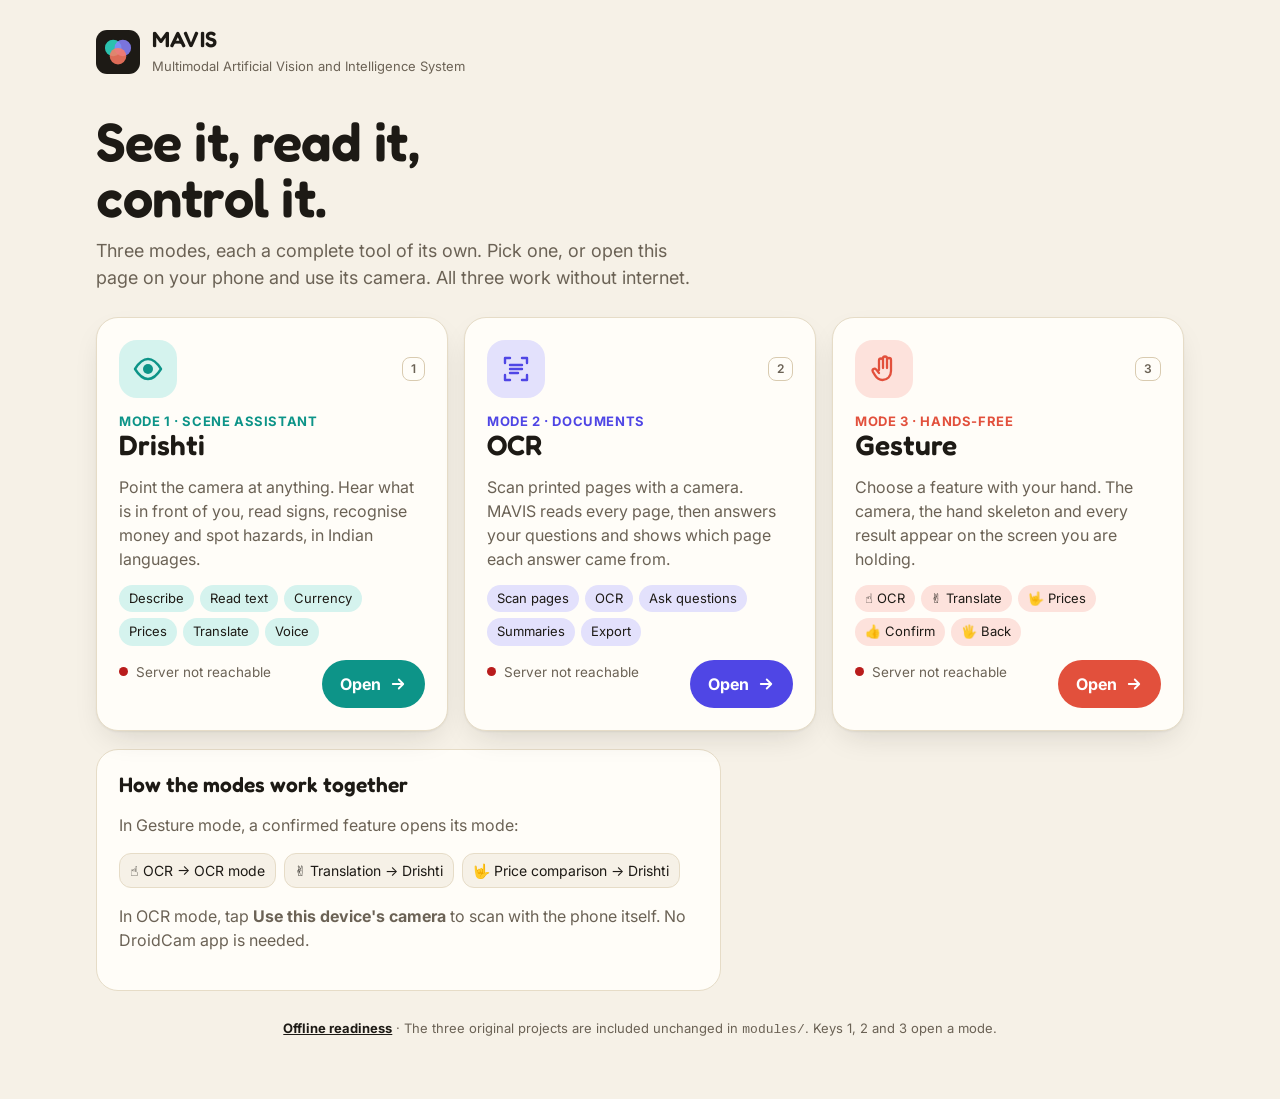
==== hub/static/index.html @ 64b1e64e "MAVIS: Drishti, MAVIS OCR and Gesture control in one app Integrates three projects as three modes be" ====
<!doctype html>
<html lang="en">
<head>
<meta charset="utf-8">
<meta name="viewport" content="width=device-width, initial-scale=1, viewport-fit=cover">
<title>MAVIS</title>
<meta name="theme-color" content="#F6F1E7">
<link rel="icon" href="data:image/svg+xml,%3Csvg xmlns='http://www.w3.org/2000/svg' viewBox='0 0 64 64'%3E%3Crect width='64' height='64' rx='16' fill='%231D1A15'/%3E%3Ccircle cx='25' cy='26' r='12' fill='%232DD4BF' fill-opacity='.9'/%3E%3Ccircle cx='39' cy='26' r='12' fill='%238B85FF' fill-opacity='.85'/%3E%3Ccircle cx='32' cy='38' r='12' fill='%23FF7A63' fill-opacity='.85'/%3E%3C/svg%3E">
<link rel="preconnect" href="https://fonts.googleapis.com"><link rel="preconnect" href="https://fonts.gstatic.com" crossorigin>
<link href="https://fonts.googleapis.com/css2?family=Fredoka:wght@500;600&family=Inter:wght@400;500;700&display=swap" rel="stylesheet">
<link rel="stylesheet" href="/hub/static/hub.css">
</head>
<body>
<div class="wrap">
  <header class="brand">
    <svg viewBox="0 0 64 64" aria-hidden="true"><rect width="64" height="64" rx="16" fill="#1D1A15"/><circle cx="25" cy="26" r="12" fill="#2DD4BF" fill-opacity=".9"/><circle cx="39" cy="26" r="12" fill="#8B85FF" fill-opacity=".85"/><circle cx="32" cy="38" r="12" fill="#FF7A63" fill-opacity=".85"/></svg>
    <div><b>MAVIS</b><small>Multimodal Artificial Vision and Intelligence System</small></div>
  </header>

  <section class="hero">
    <h1>See it, read it, control it.</h1>
    <p>Three modes, each a complete tool of its own. Pick one, or open this page on your phone and use its camera. All three work without internet.</p>
  </section>

  <nav class="modes" aria-label="Modes">
    <a class="mode drishti" href="/drishti/" data-key="1">
      <div class="mode-top">
        <span class="mode-icon"><svg viewBox="0 0 32 32" aria-hidden="true"><path d="M3 16c4-6.5 8.2-10 13-10s9 3.5 13 10c-4 6.5-8.2 10-13 10S7 22.5 3 16z" fill="none" stroke="currentColor" stroke-width="2.4" stroke-linejoin="round"/><circle cx="16" cy="16" r="5" fill="currentColor"/></svg></span>
        <span class="key" aria-hidden="true">1</span>
      </div>
      <div><div class="tag">Mode 1 · Scene assistant</div><h2>Drishti</h2></div>
      <p>Point the camera at anything. Hear what is in front of you, read signs, recognise money and spot hazards, in Indian languages.</p>
      <ul class="chips"><li>Describe</li><li>Read text</li><li>Currency</li><li>Prices</li><li>Translate</li><li>Voice</li></ul>
      <div class="mode-foot"><span class="status-stack"><span class="status" id="st-drishti"><span class="dot"></span>Checking…</span><span class="status off" id="off-drishti"></span></span><span class="go">Open<svg viewBox="0 0 24 24" aria-hidden="true"><path d="M5 12h13M13 6l6 6-6 6" fill="none" stroke="currentColor" stroke-width="2.4" stroke-linecap="round" stroke-linejoin="round"/></svg></span></div>
    </a>

    <a class="mode mavis" href="/mavis/" data-key="2">
      <div class="mode-top">
        <span class="mode-icon"><svg viewBox="0 0 32 32" aria-hidden="true"><path d="M5 10V5h5M27 10V5h-5M5 22v5h5M27 22v5h-5" fill="none" stroke="currentColor" stroke-width="2.4" stroke-linecap="round" stroke-linejoin="round"/><path d="M10 12h12M10 16h12M10 20h8" stroke="currentColor" stroke-width="2.4" stroke-linecap="round"/></svg></span>
        <span class="key" aria-hidden="true">2</span>
      </div>
      <div><div class="tag">Mode 2 · Documents</div><h2>OCR</h2></div>
      <p>Scan printed pages with a camera. MAVIS reads every page, then answers your questions and shows which page each answer came from.</p>
      <ul class="chips"><li>Scan pages</li><li>OCR</li><li>Ask questions</li><li>Summaries</li><li>Export</li></ul>
      <div class="mode-foot"><span class="status-stack"><span class="status" id="st-mavis"><span class="dot"></span>Checking…</span><span class="status off" id="off-mavis"></span></span><span class="go">Open<svg viewBox="0 0 24 24" aria-hidden="true"><path d="M5 12h13M13 6l6 6-6 6" fill="none" stroke="currentColor" stroke-width="2.4" stroke-linecap="round" stroke-linejoin="round"/></svg></span></div>
    </a>

    <a class="mode gesture" href="/gesture/" data-key="3">
      <div class="mode-top">
        <span class="mode-icon"><svg viewBox="0 0 32 32" aria-hidden="true"><path d="M11 17V7.5a2 2 0 014 0V15M15 14V5.5a2 2 0 014 0V15M19 14.5V7a2 2 0 014 0v11c0 5.5-3.6 9-8.5 9-3.4 0-5.6-1.6-7.4-4.6L4.8 18.6a2 2 0 013.3-2.2L11 20" fill="none" stroke="currentColor" stroke-width="2.3" stroke-linecap="round" stroke-linejoin="round"/></svg></span>
        <span class="key" aria-hidden="true">3</span>
      </div>
      <div><div class="tag">Mode 3 · Hands-free</div><h2>Gesture</h2></div>
      <p>Choose a feature with your hand. The camera, the hand skeleton and every result appear on the screen you are holding.</p>
      <ul class="chips"><li>☝️ OCR</li><li>✌️ Translate</li><li>🤟 Prices</li><li>👍 Confirm</li><li>🖐 Back</li></ul>
      <div class="mode-foot"><span class="status-stack"><span class="status" id="st-gesture"><span class="dot"></span>Checking…</span><span class="status off" id="off-gesture"></span></span><span class="go">Open<svg viewBox="0 0 24 24" aria-hidden="true"><path d="M5 12h13M13 6l6 6-6 6" fill="none" stroke="currentColor" stroke-width="2.4" stroke-linecap="round" stroke-linejoin="round"/></svg></span></div>
    </a>
  </nav>

  <div class="notes">
    <section class="panel" id="phonePanel" hidden>
      <h3>Use it on your phone</h3>
      <div class="phone">
        <img id="qr" alt="QR code with the link for your phone">
        <div>
          <ol>
            <li>Connect the phone to the <b>same Wi-Fi</b> as this computer.</li>
            <li>Scan the code with the phone's camera, or type the link.</li>
            <li>The first time, the browser warns about the connection. Tap <b>Advanced → Proceed</b>. The certificate was made on this computer, for this computer.</li>
          </ol>
          <span class="link" id="phoneLink"></span>
        </div>
      </div>
    </section>
    <section class="panel">
      <h3>How the modes work together</h3>
      <p>In Gesture mode, a confirmed feature opens its mode:</p>
      <div class="flow"><span>☝️ OCR → OCR mode</span><span>✌️ Translation → Drishti</span><span>🤟 Price comparison → Drishti</span></div>
      <p>In OCR mode, tap <b>Use this device's camera</b> to scan with the phone itself. No DroidCam app is needed.</p>
    </section>
  </div>

  <p class="foot"><a href="/offline/">Offline readiness</a> · The three original projects are included unchanged in <code>modules/</code>. Keys 1, 2 and 3 open a mode.</p>
</div>

<script>
'use strict';
const $ = (s) => document.querySelector(s);
function setStatus(id, level, text) {
  const el = $('#st-' + id);
  el.innerHTML = `<span class="dot ${level}"></span>`;
  el.append(document.createTextNode(text));
}
async function refresh() {
  let s;
  try { s = await (await fetch('/hub/status', { cache: 'no-store' })).json(); }
  catch (e) { ['drishti', 'mavis', 'gesture'].forEach((m) => setStatus(m, 'bad', 'Server not reachable')); return; }
  const d = s.modes.drishti, m = s.modes.mavis, g = s.modes.gesture;
  if (!d.ok) setStatus('drishti', 'bad', 'Drishti files missing');
  else setStatus('drishti', 'ok', d.groq ? 'Ready' : 'Ready · add your Groq key inside the app');
  if (!m.ok) setStatus('mavis', 'bad', 'Unavailable: ' + (m.error || 'see the terminal'));
  else {
    const r = m.reader || {}, l = m.llm || {};
    if (r.status === 'missing_key') setStatus('mavis', 'warn', 'Needs ' + (r.key_env || 'an OCR key') + ' to read pages');
    else if (r.status && r.status !== 'ok' && r.status !== 'checking') setStatus('mavis', 'warn', r.message || 'OCR not ready');
    else if (l.status && l.status !== 'ok' && l.status !== 'ready') setStatus('mavis', 'warn', 'Scanning ready · Q&A needs Ollama');
    else setStatus('mavis', 'ok', r.remote === false ? 'Ready · pages read on this computer' : 'Ready');
  }
  setStatus('gesture', g.ok ? 'ok' : 'bad', g.ok ? (s.secure ? 'Ready' : 'Open over HTTPS to use the camera') : 'Unavailable: ' + (g.error || ''));
  if (s.this_computer && s.phone_links && s.phone_links.length) {
    $('#phonePanel').hidden = false;
    $('#phoneLink').textContent = s.phone_links[0];
    if (!$('#qr').src) $('#qr').src = '/hub/qr.svg?i=0';
  }
}
async function refreshOffline() {
  let o; try { o = await (await fetch('/hub/offline/status', { cache: 'no-store' })).json(); } catch (e) { return; }
  const set = (m, ok, text) => { const el = $('#off-' + m); el.innerHTML = `<span class="dot ${ok ? 'ok' : 'warn'}"></span>`; el.append(document.createTextNode(text)); };
  set('drishti', o.drishti.ready, o.drishti.ready ? 'Offline: ready' : 'Offline: download models once');
  const mOk = o.mavis.local_ocr.ready && o.mavis.llm.status === 'ok';
  set('mavis', mOk, mOk ? 'Offline: ready' : 'Offline: one-time setup needed');
  set('gesture', o.gesture.ready, o.gesture.ready ? 'Offline: always' : 'Offline: unavailable');
}
refresh(); setInterval(refresh, 8000); refreshOffline(); setInterval(refreshOffline, 15000);
document.addEventListener('keydown', (e) => {
  if (e.ctrlKey || e.metaKey || e.altKey || /input|textarea|select/i.test(e.target.tagName)) return;
  const a = document.querySelector(`.mode[data-key="${e.key}"]`);
  if (a) location.href = a.getAttribute('href');
});
</script>
</body>
</html>
---- hub/static/hub.css ----
/* MAVIS — shared look for the launcher, the gesture screen and the access page. */
:root {
  --paper: #F6F1E7; --card: #FFFDF8; --ink: #1D1A15; --muted: #6B6255; --line: #E6DCC7; --line-2: #D9CBB0;
  --drishti: #0D9488; --drishti-soft: #D5F3EE;
  --mavis: #4F46E5;   --mavis-soft: #E3E1FC;
  --gesture: #E2503C; --gesture-soft: #FDE2DC;
  --ok: #15803D; --warn: #B45309; --bad: #B91C1C;
  --radius: 22px; --shadow: 0 1px 2px rgba(29,26,21,.06), 0 12px 32px -12px rgba(29,26,21,.18);
  --display: 'Fredoka', 'Nunito', system-ui, sans-serif;
  --body: 'Inter', system-ui, -apple-system, 'Segoe UI', Roboto, sans-serif;
  color-scheme: light;
}
@media (prefers-color-scheme: dark) {
  :root {
    --paper: #15130F; --card: #1E1B16; --ink: #F4EFE4; --muted: #A89F8F; --line: #2F2A22; --line-2: #3D362B;
    --drishti-soft: #0F302C; --mavis-soft: #24224A; --gesture-soft: #3A1F1A;
    --drishti: #2DD4BF; --mavis: #8B85FF; --gesture: #FF7A63; --ok: #4ADE80; --warn: #FBBF24; --bad: #F87171;
    --shadow: 0 1px 2px rgba(0,0,0,.3), 0 16px 40px -16px rgba(0,0,0,.6);
    color-scheme: dark;
  }
}
* { box-sizing: border-box; }
html, body { margin: 0; }
body { background: var(--paper); color: var(--ink); font: 16px/1.5 var(--body); -webkit-font-smoothing: antialiased; }
a { color: inherit; }
:focus-visible { outline: 3px solid var(--ink); outline-offset: 3px; border-radius: 8px; }
.sr-only { position: absolute; width: 1px; height: 1px; overflow: hidden; clip: rect(0 0 0 0); white-space: nowrap; }

/* ---------------------------------------------------------------- launcher */
.wrap { max-width: 1120px; margin: 0 auto; padding: 28px 16px 48px; }
.brand { display: flex; align-items: center; gap: 12px; }
.brand svg { width: 44px; height: 44px; flex: none; }
.brand b { font: 600 22px/1 var(--display); letter-spacing: .2px; }
.brand small { display: block; color: var(--muted); font-size: 13px; margin-top: 4px; }
.hero { margin: 36px 0 26px; }
.hero h1 { font: 600 clamp(32px, 6vw, 54px)/1.04 var(--display); margin: 0 0 12px; letter-spacing: -.5px; max-width: 14ch; }
.hero p { color: var(--muted); font-size: 18px; margin: 0; max-width: 56ch; }

.modes { display: grid; gap: 16px; grid-template-columns: 1fr; }
@media (min-width: 860px) { .modes { grid-template-columns: repeat(3, 1fr); } }
.mode {
  --c: var(--ink); --soft: var(--line);
  position: relative; display: flex; flex-direction: column; gap: 14px; text-decoration: none;
  background: var(--card); border: 1.5px solid var(--line); border-radius: var(--radius); padding: 22px;
  box-shadow: var(--shadow); transition: transform .18s ease, border-color .18s ease;
  min-height: 300px;
}
.mode:hover { transform: translateY(-3px); border-color: var(--c); }
.mode:active { transform: translateY(0) scale(.99); }
.mode.drishti { --c: var(--drishti); --soft: var(--drishti-soft); }
.mode.mavis { --c: var(--mavis); --soft: var(--mavis-soft); }
.mode.gesture { --c: var(--gesture); --soft: var(--gesture-soft); }
.mode-top { display: flex; align-items: center; justify-content: space-between; }
.mode-icon { width: 58px; height: 58px; border-radius: 18px; background: var(--soft); color: var(--c);
  display: grid; place-items: center; }
.mode-icon svg { width: 32px; height: 32px; }
.key { font: 600 12px/1 var(--body); color: var(--muted); border: 1.5px solid var(--line-2); border-radius: 8px; padding: 5px 8px; }
.mode h2 { font: 600 28px/1.05 var(--display); margin: 0; }
.mode .tag { color: var(--c); font-weight: 700; font-size: 13px; letter-spacing: .6px; text-transform: uppercase; }
.mode p { margin: 0; color: var(--muted); }
.chips { display: flex; flex-wrap: wrap; gap: 6px; margin: 0; padding: 0; list-style: none; }
.chips li { font-size: 13px; padding: 4px 10px; border-radius: 99px; background: var(--soft); color: var(--ink); }
.mode-foot { margin-top: auto; display: flex; align-items: center; justify-content: space-between; gap: 10px; }
.status-stack { display: flex; flex-direction: column; gap: 4px; min-width: 0; }
.status.off { font-size: 12.5px; }
.foot a { color: var(--ink); font-weight: 700; }
.status { display: flex; align-items: center; gap: 8px; font-size: 13.5px; color: var(--muted); min-height: 20px; }
.dot { width: 9px; height: 9px; border-radius: 50%; background: var(--line-2); flex: none; }
.dot.ok { background: var(--ok); } .dot.warn { background: var(--warn); } .dot.bad { background: var(--bad); }
.go { display: inline-flex; align-items: center; gap: 8px; background: var(--c); color: #fff; font-weight: 700;
  padding: 12px 18px; border-radius: 99px; white-space: nowrap; }
@media (prefers-color-scheme: dark) { .go { color: #111; } }
.go svg { width: 18px; height: 18px; }

.notes { margin-top: 18px; display: grid; gap: 16px; grid-template-columns: 1fr; }
@media (min-width: 860px) { .notes { grid-template-columns: 1.4fr 1fr; } }
.panel { background: var(--card); border: 1.5px solid var(--line); border-radius: var(--radius); padding: 22px; }
.panel h3 { font: 600 21px/1.2 var(--display); margin: 0 0 8px; }
.panel p, .panel li { color: var(--muted); }
.phone { display: flex; gap: 20px; align-items: flex-start; flex-wrap: wrap; }
.phone img { width: 168px; height: 168px; border-radius: 14px; background: #fff; border: 1.5px solid var(--line); flex: none; }
.phone ol { margin: 0; padding-left: 20px; }
.phone ol li { margin-bottom: 6px; }
.link { font: 600 14px/1.4 ui-monospace, Menlo, Consolas, monospace; word-break: break-all; color: var(--ink);
  background: var(--paper); border: 1px solid var(--line); border-radius: 10px; padding: 8px 10px; display: block; margin-top: 8px; }
.flow { display: flex; gap: 8px; flex-wrap: wrap; margin: 10px 0 4px; }
.flow span { font-size: 14px; background: var(--paper); border: 1px solid var(--line); border-radius: 12px; padding: 6px 10px; }
.foot { margin-top: 28px; color: var(--muted); font-size: 13px; text-align: center; }

/* ---------------------------------------------------------------- locked page */
.locked { min-height: 100vh; display: grid; place-items: center; padding: 24px 16px; }
.locked .panel { max-width: 460px; }
.locked h1 { font: 600 30px/1.1 var(--display); margin: 14px 0 10px; }
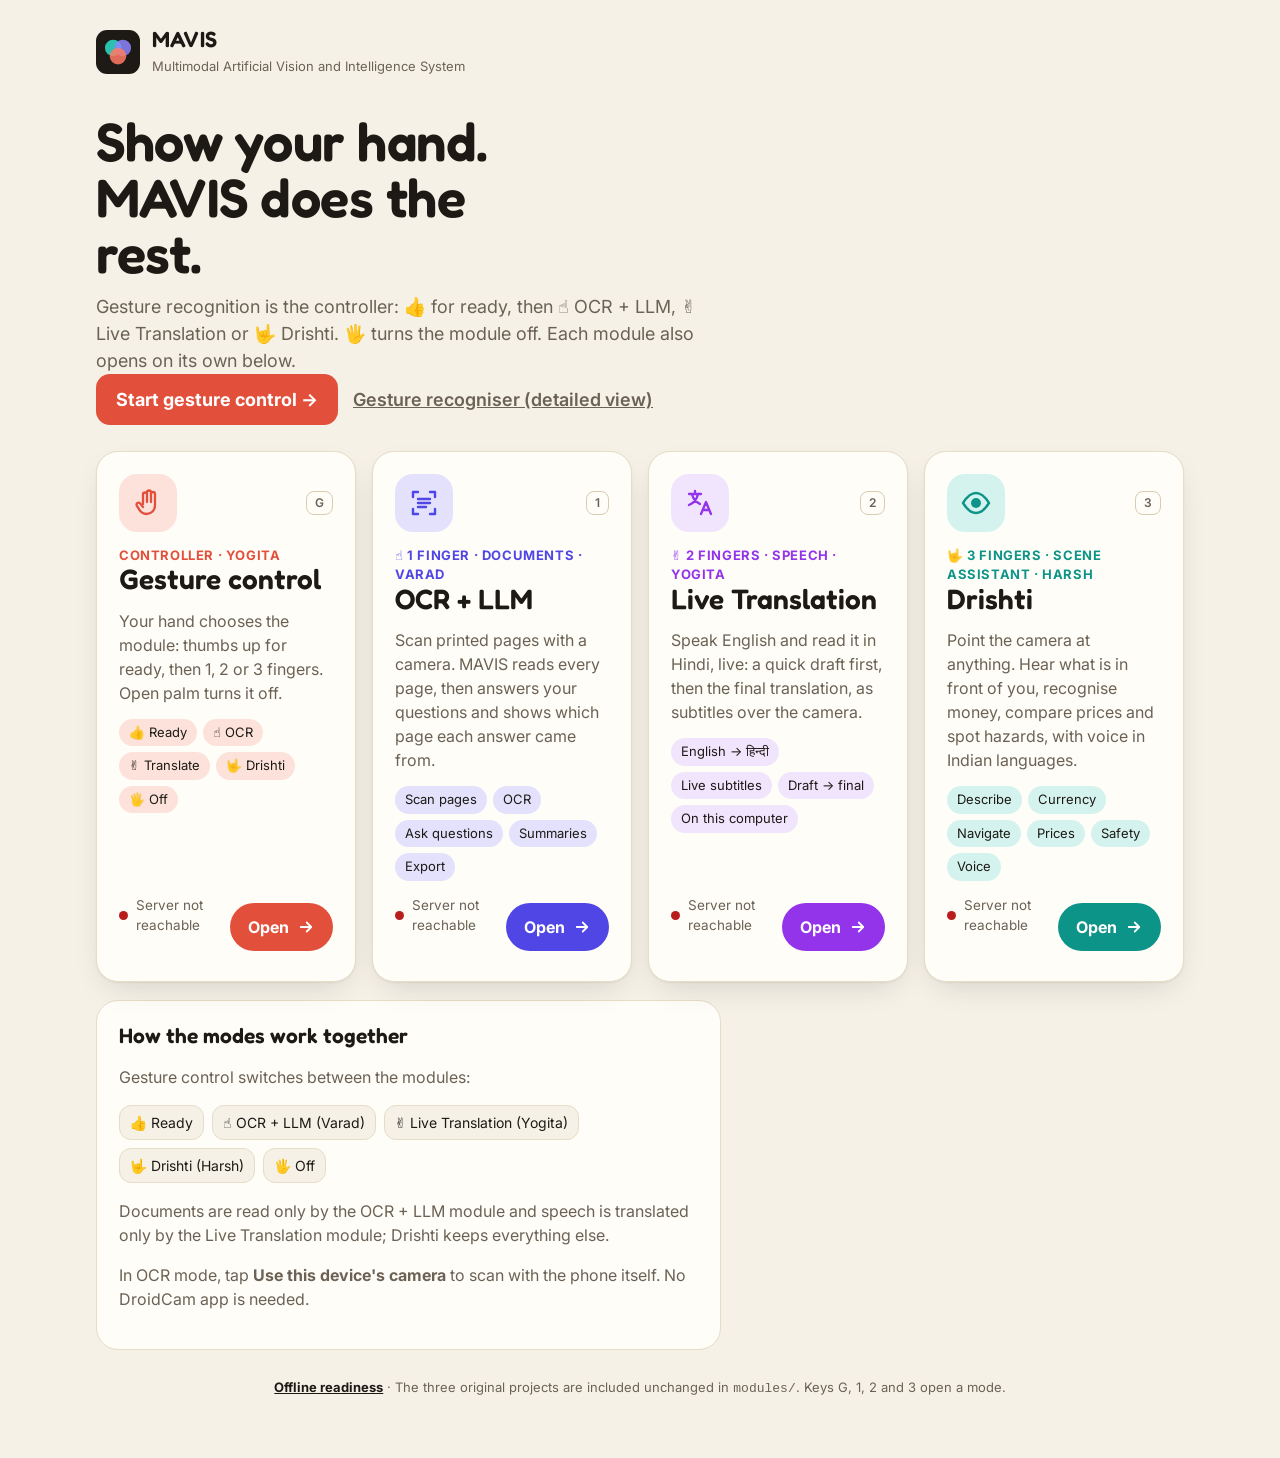
==== commit ce299ca6: "Gesture control drives the modules; add Yogita's live translation module - Gesture recognition is th" ====
--- a/hub/static/index.html
+++ b/hub/static/index.html
@@ -18,42 +18,51 @@
   </header>
 
   <section class="hero">
-    <h1>See it, read it, control it.</h1>
-    <p>Three modes, each a complete tool of its own. Pick one, or open this page on your phone and use its camera. All three work without internet.</p>
+    <h1>Show your hand. MAVIS does the rest.</h1>
+    <p>Gesture recognition is the controller: 👍 for ready, then ☝️ OCR + LLM, ✌️ Live Translation or 🤟 Drishti. 🖐 turns the module off. Each module also opens on its own below.</p>
+    <p><a class="cta" href="/control/">Start gesture control →</a> <a class="cta2" href="/gesture/">Gesture recogniser (detailed view)</a></p>
   </section>
 
   <nav class="modes" aria-label="Modes">
-    <a class="mode drishti" href="/drishti/" data-key="1">
+    <a class="mode gesture" href="/control/" data-key="g">
       <div class="mode-top">
-        <span class="mode-icon"><svg viewBox="0 0 32 32" aria-hidden="true"><path d="M3 16c4-6.5 8.2-10 13-10s9 3.5 13 10c-4 6.5-8.2 10-13 10S7 22.5 3 16z" fill="none" stroke="currentColor" stroke-width="2.4" stroke-linejoin="round"/><circle cx="16" cy="16" r="5" fill="currentColor"/></svg></span>
+        <span class="mode-icon"><svg viewBox="0 0 32 32" aria-hidden="true"><path d="M11 17V7.5a2 2 0 014 0V15M15 14V5.5a2 2 0 014 0V15M19 14.5V7a2 2 0 014 0v11c0 5.5-3.6 9-8.5 9-3.4 0-5.6-1.6-7.4-4.6L4.8 18.6a2 2 0 013.3-2.2L11 20" fill="none" stroke="currentColor" stroke-width="2.3" stroke-linecap="round" stroke-linejoin="round"/></svg></span>
+        <span class="key" aria-hidden="true">G</span>
+      </div>
+      <div><div class="tag">Controller · Yogita</div><h2>Gesture control</h2></div>
+      <p>Your hand chooses the module: thumbs up for ready, then 1, 2 or 3 fingers. Open palm turns it off.</p>
+      <ul class="chips"><li>👍 Ready</li><li>☝️ OCR</li><li>✌️ Translate</li><li>🤟 Drishti</li><li>🖐 Off</li></ul>
+      <div class="mode-foot"><span class="status-stack"><span class="status" id="st-gesture"><span class="dot"></span>Checking…</span><span class="status off" id="off-gesture"></span></span><span class="go">Open<svg viewBox="0 0 24 24" aria-hidden="true"><path d="M5 12h13M13 6l6 6-6 6" fill="none" stroke="currentColor" stroke-width="2.4" stroke-linecap="round" stroke-linejoin="round"/></svg></span></div>
+    </a>
+    <a class="mode mavis" href="/mavis/" data-key="1">
+      <div class="mode-top">
+        <span class="mode-icon"><svg viewBox="0 0 32 32" aria-hidden="true"><path d="M5 10V5h5M27 10V5h-5M5 22v5h5M27 22v5h-5" fill="none" stroke="currentColor" stroke-width="2.4" stroke-linecap="round" stroke-linejoin="round"/><path d="M10 12h12M10 16h12M10 20h8" stroke="currentColor" stroke-width="2.4" stroke-linecap="round"/></svg></span>
         <span class="key" aria-hidden="true">1</span>
       </div>
-      <div><div class="tag">Mode 1 · Scene assistant</div><h2>Drishti</h2></div>
-      <p>Point the camera at anything. Hear what is in front of you, read signs, recognise money and spot hazards, in Indian languages.</p>
-      <ul class="chips"><li>Describe</li><li>Read text</li><li>Currency</li><li>Prices</li><li>Translate</li><li>Voice</li></ul>
-      <div class="mode-foot"><span class="status-stack"><span class="status" id="st-drishti"><span class="dot"></span>Checking…</span><span class="status off" id="off-drishti"></span></span><span class="go">Open<svg viewBox="0 0 24 24" aria-hidden="true"><path d="M5 12h13M13 6l6 6-6 6" fill="none" stroke="currentColor" stroke-width="2.4" stroke-linecap="round" stroke-linejoin="round"/></svg></span></div>
-    </a>
-
-    <a class="mode mavis" href="/mavis/" data-key="2">
-      <div class="mode-top">
-        <span class="mode-icon"><svg viewBox="0 0 32 32" aria-hidden="true"><path d="M5 10V5h5M27 10V5h-5M5 22v5h5M27 22v5h-5" fill="none" stroke="currentColor" stroke-width="2.4" stroke-linecap="round" stroke-linejoin="round"/><path d="M10 12h12M10 16h12M10 20h8" stroke="currentColor" stroke-width="2.4" stroke-linecap="round"/></svg></span>
-        <span class="key" aria-hidden="true">2</span>
-      </div>
-      <div><div class="tag">Mode 2 · Documents</div><h2>OCR</h2></div>
+      <div><div class="tag">☝️ 1 finger · Documents · Varad</div><h2>OCR + LLM</h2></div>
       <p>Scan printed pages with a camera. MAVIS reads every page, then answers your questions and shows which page each answer came from.</p>
       <ul class="chips"><li>Scan pages</li><li>OCR</li><li>Ask questions</li><li>Summaries</li><li>Export</li></ul>
       <div class="mode-foot"><span class="status-stack"><span class="status" id="st-mavis"><span class="dot"></span>Checking…</span><span class="status off" id="off-mavis"></span></span><span class="go">Open<svg viewBox="0 0 24 24" aria-hidden="true"><path d="M5 12h13M13 6l6 6-6 6" fill="none" stroke="currentColor" stroke-width="2.4" stroke-linecap="round" stroke-linejoin="round"/></svg></span></div>
     </a>
-
-    <a class="mode gesture" href="/gesture/" data-key="3">
+    <a class="mode translation" href="/translate/" data-key="2">
       <div class="mode-top">
-        <span class="mode-icon"><svg viewBox="0 0 32 32" aria-hidden="true"><path d="M11 17V7.5a2 2 0 014 0V15M15 14V5.5a2 2 0 014 0V15M19 14.5V7a2 2 0 014 0v11c0 5.5-3.6 9-8.5 9-3.4 0-5.6-1.6-7.4-4.6L4.8 18.6a2 2 0 013.3-2.2L11 20" fill="none" stroke="currentColor" stroke-width="2.3" stroke-linecap="round" stroke-linejoin="round"/></svg></span>
+        <span class="mode-icon"><svg viewBox="0 0 32 32" aria-hidden="true"><path d="M5 7h12M11 4v3M8 7c1 5 4 8 8 10M14 7c-1 5-4 9-9 11" fill="none" stroke="currentColor" stroke-width="2.3" stroke-linecap="round" stroke-linejoin="round"/><path d="M17 27l5-12 5 12M19 23h6" fill="none" stroke="currentColor" stroke-width="2.3" stroke-linecap="round" stroke-linejoin="round"/></svg></span>
+        <span class="key" aria-hidden="true">2</span>
+      </div>
+      <div><div class="tag">✌️ 2 fingers · Speech · Yogita</div><h2>Live Translation</h2></div>
+      <p>Speak English and read it in Hindi, live: a quick draft first, then the final translation, as subtitles over the camera.</p>
+      <ul class="chips"><li>English → हिन्दी</li><li>Live subtitles</li><li>Draft → final</li><li>On this computer</li></ul>
+      <div class="mode-foot"><span class="status-stack"><span class="status" id="st-translation"><span class="dot"></span>Checking…</span><span class="status off" id="off-translation"></span></span><span class="go">Open<svg viewBox="0 0 24 24" aria-hidden="true"><path d="M5 12h13M13 6l6 6-6 6" fill="none" stroke="currentColor" stroke-width="2.4" stroke-linecap="round" stroke-linejoin="round"/></svg></span></div>
+    </a>
+    <a class="mode drishti" href="/drishti/" data-key="3">
+      <div class="mode-top">
+        <span class="mode-icon"><svg viewBox="0 0 32 32" aria-hidden="true"><path d="M3 16c4-6.5 8.2-10 13-10s9 3.5 13 10c-4 6.5-8.2 10-13 10S7 22.5 3 16z" fill="none" stroke="currentColor" stroke-width="2.4" stroke-linejoin="round"/><circle cx="16" cy="16" r="5" fill="currentColor"/></svg></span>
         <span class="key" aria-hidden="true">3</span>
       </div>
-      <div><div class="tag">Mode 3 · Hands-free</div><h2>Gesture</h2></div>
-      <p>Choose a feature with your hand. The camera, the hand skeleton and every result appear on the screen you are holding.</p>
-      <ul class="chips"><li>☝️ OCR</li><li>✌️ Translate</li><li>🤟 Prices</li><li>👍 Confirm</li><li>🖐 Back</li></ul>
-      <div class="mode-foot"><span class="status-stack"><span class="status" id="st-gesture"><span class="dot"></span>Checking…</span><span class="status off" id="off-gesture"></span></span><span class="go">Open<svg viewBox="0 0 24 24" aria-hidden="true"><path d="M5 12h13M13 6l6 6-6 6" fill="none" stroke="currentColor" stroke-width="2.4" stroke-linecap="round" stroke-linejoin="round"/></svg></span></div>
+      <div><div class="tag">🤟 3 fingers · Scene assistant · Harsh</div><h2>Drishti</h2></div>
+      <p>Point the camera at anything. Hear what is in front of you, recognise money, compare prices and spot hazards, with voice in Indian languages.</p>
+      <ul class="chips"><li>Describe</li><li>Currency</li><li>Navigate</li><li>Prices</li><li>Safety</li><li>Voice</li></ul>
+      <div class="mode-foot"><span class="status-stack"><span class="status" id="st-drishti"><span class="dot"></span>Checking…</span><span class="status off" id="off-drishti"></span></span><span class="go">Open<svg viewBox="0 0 24 24" aria-hidden="true"><path d="M5 12h13M13 6l6 6-6 6" fill="none" stroke="currentColor" stroke-width="2.4" stroke-linecap="round" stroke-linejoin="round"/></svg></span></div>
     </a>
   </nav>
 
@@ -74,13 +83,14 @@
     </section>
     <section class="panel">
       <h3>How the modes work together</h3>
-      <p>In Gesture mode, a confirmed feature opens its mode:</p>
-      <div class="flow"><span>☝️ OCR → OCR mode</span><span>✌️ Translation → Drishti</span><span>🤟 Price comparison → Drishti</span></div>
+      <p>Gesture control switches between the modules:</p>
+      <div class="flow"><span>👍 Ready</span><span>☝️ OCR + LLM (Varad)</span><span>✌️ Live Translation (Yogita)</span><span>🤟 Drishti (Harsh)</span><span>🖐 Off</span></div>
+      <p>Documents are read only by the OCR + LLM module and speech is translated only by the Live Translation module; Drishti keeps everything else.</p>
       <p>In OCR mode, tap <b>Use this device's camera</b> to scan with the phone itself. No DroidCam app is needed.</p>
     </section>
   </div>
 
-  <p class="foot"><a href="/offline/">Offline readiness</a> · The three original projects are included unchanged in <code>modules/</code>. Keys 1, 2 and 3 open a mode.</p>
+  <p class="foot"><a href="/offline/">Offline readiness</a> · The three original projects are included unchanged in <code>modules/</code>. Keys G, 1, 2 and 3 open a mode.</p>
 </div>
 
 <script>
@@ -94,7 +104,7 @@
 async function refresh() {
   let s;
   try { s = await (await fetch('/hub/status', { cache: 'no-store' })).json(); }
-  catch (e) { ['drishti', 'mavis', 'gesture'].forEach((m) => setStatus(m, 'bad', 'Server not reachable')); return; }
+  catch (e) { ['drishti', 'mavis', 'translation', 'gesture'].forEach((m) => setStatus(m, 'bad', 'Server not reachable')); return; }
   const d = s.modes.drishti, m = s.modes.mavis, g = s.modes.gesture;
   if (!d.ok) setStatus('drishti', 'bad', 'Drishti files missing');
   else setStatus('drishti', 'ok', d.groq ? 'Ready' : 'Ready · add your Groq key inside the app');
@@ -106,6 +116,8 @@
     else if (l.status && l.status !== 'ok' && l.status !== 'ready') setStatus('mavis', 'warn', 'Scanning ready · Q&A needs Ollama');
     else setStatus('mavis', 'ok', r.remote === false ? 'Ready · pages read on this computer' : 'Ready');
   }
+  const t = s.modes.translation || {};
+  setStatus('translation', t.ok ? 'ok' : 'warn', t.ok ? 'Ready · uses this computer\'s microphone' : (t.message || 'Not installed'));
   setStatus('gesture', g.ok ? 'ok' : 'bad', g.ok ? (s.secure ? 'Ready' : 'Open over HTTPS to use the camera') : 'Unavailable: ' + (g.error || ''));
   if (s.this_computer && s.phone_links && s.phone_links.length) {
     $('#phonePanel').hidden = false;
@@ -119,12 +131,13 @@
   set('drishti', o.drishti.ready, o.drishti.ready ? 'Offline: ready' : 'Offline: download models once');
   const mOk = o.mavis.local_ocr.ready && o.mavis.llm.status === 'ok';
   set('mavis', mOk, mOk ? 'Offline: ready' : 'Offline: one-time setup needed');
+  set('translation', true, 'Offline: always (models on this computer)');
   set('gesture', o.gesture.ready, o.gesture.ready ? 'Offline: always' : 'Offline: unavailable');
 }
 refresh(); setInterval(refresh, 8000); refreshOffline(); setInterval(refreshOffline, 15000);
 document.addEventListener('keydown', (e) => {
   if (e.ctrlKey || e.metaKey || e.altKey || /input|textarea|select/i.test(e.target.tagName)) return;
-  const a = document.querySelector(`.mode[data-key="${e.key}"]`);
+  const a = document.querySelector(`.mode[data-key="${e.key.toLowerCase()}"]`);
   if (a) location.href = a.getAttribute('href');
 });
 </script>
--- a/hub/static/hub.css
+++ b/hub/static/hub.css
@@ -4,6 +4,7 @@
   --drishti: #0D9488; --drishti-soft: #D5F3EE;
   --mavis: #4F46E5;   --mavis-soft: #E3E1FC;
   --gesture: #E2503C; --gesture-soft: #FDE2DC;
+  --translation: #9333EA; --translation-soft: #F1E4FD;
   --ok: #15803D; --warn: #B45309; --bad: #B91C1C;
   --radius: 22px; --shadow: 0 1px 2px rgba(29,26,21,.06), 0 12px 32px -12px rgba(29,26,21,.18);
   --display: 'Fredoka', 'Nunito', system-ui, sans-serif;
@@ -14,7 +15,7 @@
   :root {
     --paper: #15130F; --card: #1E1B16; --ink: #F4EFE4; --muted: #A89F8F; --line: #2F2A22; --line-2: #3D362B;
     --drishti-soft: #0F302C; --mavis-soft: #24224A; --gesture-soft: #3A1F1A;
-    --drishti: #2DD4BF; --mavis: #8B85FF; --gesture: #FF7A63; --ok: #4ADE80; --warn: #FBBF24; --bad: #F87171;
+    --drishti: #2DD4BF; --mavis: #8B85FF; --gesture: #FF7A63; --translation: #C084FC; --translation-soft: #2F1F45; --ok: #4ADE80; --warn: #FBBF24; --bad: #F87171;
     --shadow: 0 1px 2px rgba(0,0,0,.3), 0 16px 40px -16px rgba(0,0,0,.6);
     color-scheme: dark;
   }
@@ -37,7 +38,8 @@
 .hero p { color: var(--muted); font-size: 18px; margin: 0; max-width: 56ch; }
 
 .modes { display: grid; gap: 16px; grid-template-columns: 1fr; }
-@media (min-width: 860px) { .modes { grid-template-columns: repeat(3, 1fr); } }
+@media (min-width: 860px) { .modes { grid-template-columns: repeat(2, 1fr); } }
+@media (min-width: 1180px) { .modes { grid-template-columns: repeat(4, 1fr); } }
 .mode {
   --c: var(--ink); --soft: var(--line);
   position: relative; display: flex; flex-direction: column; gap: 14px; text-decoration: none;
@@ -50,6 +52,9 @@
 .mode.drishti { --c: var(--drishti); --soft: var(--drishti-soft); }
 .mode.mavis { --c: var(--mavis); --soft: var(--mavis-soft); }
 .mode.gesture { --c: var(--gesture); --soft: var(--gesture-soft); }
+.mode.translation { --c: var(--translation); --soft: var(--translation-soft); }
+.cta { display:inline-block; background: var(--gesture); color:#fff; font-weight:700; padding:12px 20px; border-radius:14px; text-decoration:none; margin-right:10px; }
+.cta2 { color: var(--muted); font-weight:600; }
 .mode-top { display: flex; align-items: center; justify-content: space-between; }
 .mode-icon { width: 58px; height: 58px; border-radius: 18px; background: var(--soft); color: var(--c);
   display: grid; place-items: center; }
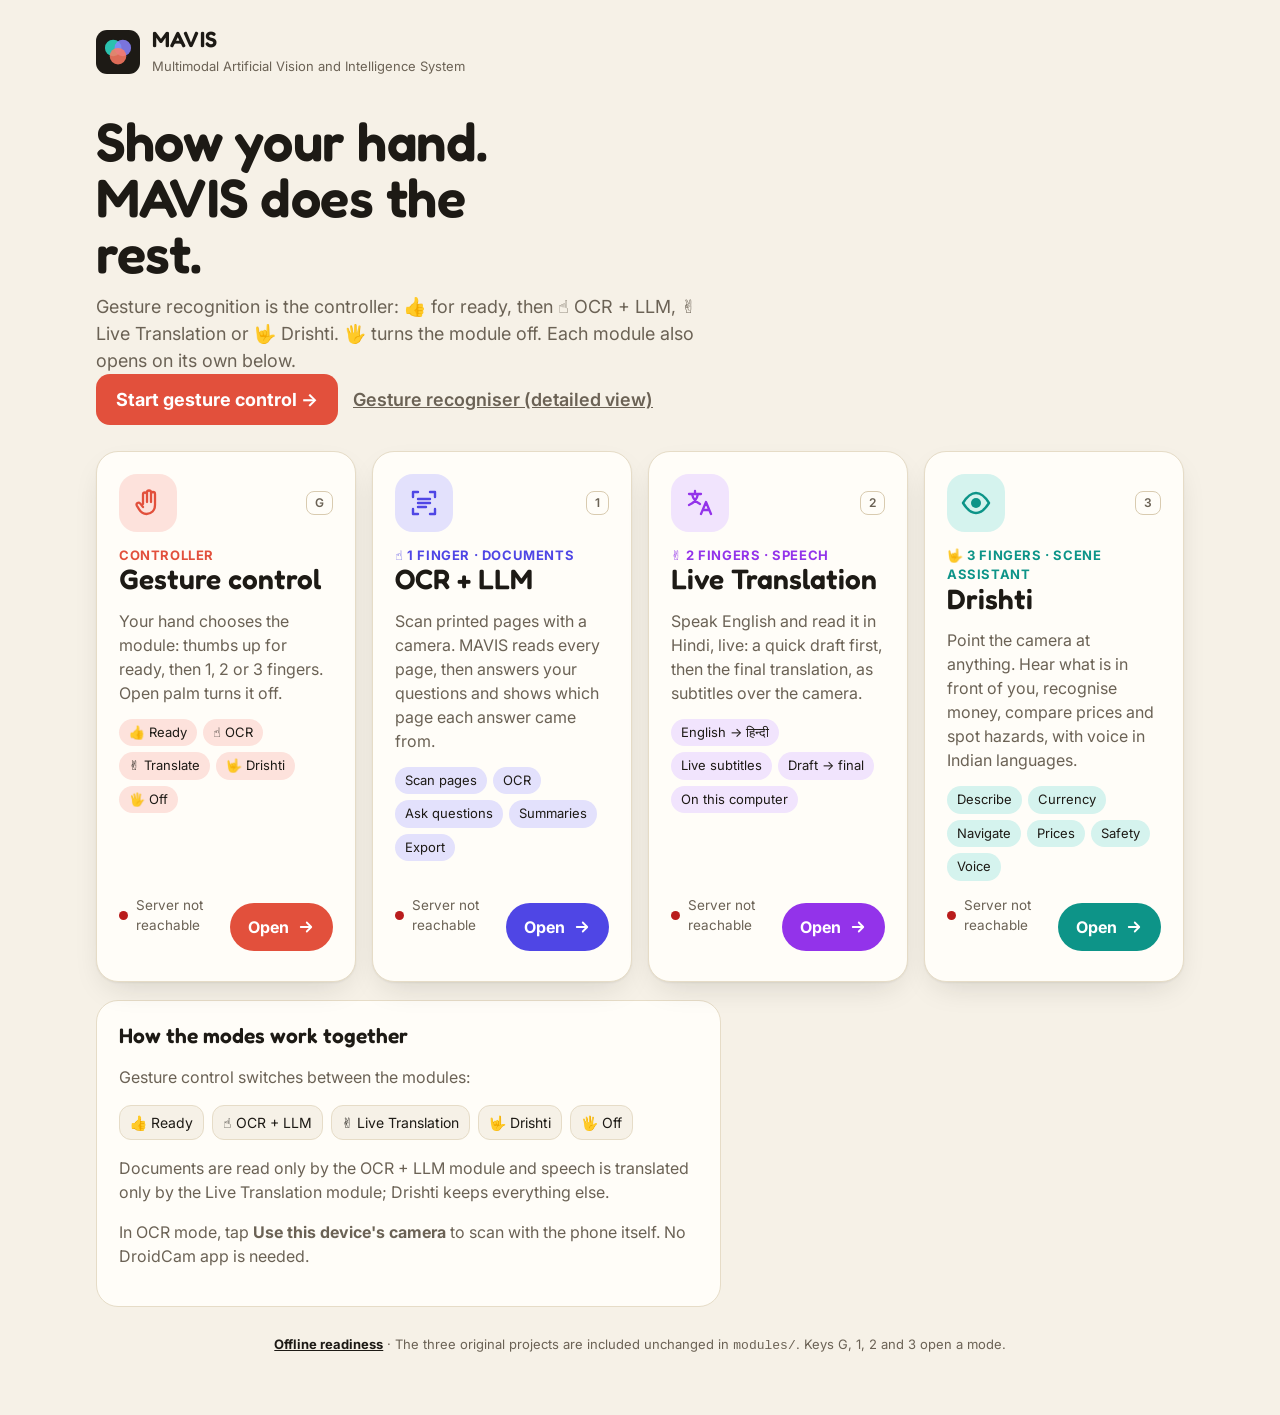
==== commit f47938f1: "Laptop camera/mic for all modules except OCR (DroidCam); auto-start; subtitles - device-pref.js: OCR" ====
--- a/hub/static/index.html
+++ b/hub/static/index.html
@@ -1,6 +1,7 @@
 <!doctype html>
 <html lang="en">
 <head>
+<script src="/hub/static/device-pref.js"></script>
 <meta charset="utf-8">
 <meta name="viewport" content="width=device-width, initial-scale=1, viewport-fit=cover">
 <title>MAVIS</title>
@@ -29,7 +30,7 @@
         <span class="mode-icon"><svg viewBox="0 0 32 32" aria-hidden="true"><path d="M11 17V7.5a2 2 0 014 0V15M15 14V5.5a2 2 0 014 0V15M19 14.5V7a2 2 0 014 0v11c0 5.5-3.6 9-8.5 9-3.4 0-5.6-1.6-7.4-4.6L4.8 18.6a2 2 0 013.3-2.2L11 20" fill="none" stroke="currentColor" stroke-width="2.3" stroke-linecap="round" stroke-linejoin="round"/></svg></span>
         <span class="key" aria-hidden="true">G</span>
       </div>
-      <div><div class="tag">Controller · Yogita</div><h2>Gesture control</h2></div>
+      <div><div class="tag">Controller</div><h2>Gesture control</h2></div>
       <p>Your hand chooses the module: thumbs up for ready, then 1, 2 or 3 fingers. Open palm turns it off.</p>
       <ul class="chips"><li>👍 Ready</li><li>☝️ OCR</li><li>✌️ Translate</li><li>🤟 Drishti</li><li>🖐 Off</li></ul>
       <div class="mode-foot"><span class="status-stack"><span class="status" id="st-gesture"><span class="dot"></span>Checking…</span><span class="status off" id="off-gesture"></span></span><span class="go">Open<svg viewBox="0 0 24 24" aria-hidden="true"><path d="M5 12h13M13 6l6 6-6 6" fill="none" stroke="currentColor" stroke-width="2.4" stroke-linecap="round" stroke-linejoin="round"/></svg></span></div>
@@ -39,7 +40,7 @@
         <span class="mode-icon"><svg viewBox="0 0 32 32" aria-hidden="true"><path d="M5 10V5h5M27 10V5h-5M5 22v5h5M27 22v5h-5" fill="none" stroke="currentColor" stroke-width="2.4" stroke-linecap="round" stroke-linejoin="round"/><path d="M10 12h12M10 16h12M10 20h8" stroke="currentColor" stroke-width="2.4" stroke-linecap="round"/></svg></span>
         <span class="key" aria-hidden="true">1</span>
       </div>
-      <div><div class="tag">☝️ 1 finger · Documents · Varad</div><h2>OCR + LLM</h2></div>
+      <div><div class="tag">☝️ 1 finger · Documents</div><h2>OCR + LLM</h2></div>
       <p>Scan printed pages with a camera. MAVIS reads every page, then answers your questions and shows which page each answer came from.</p>
       <ul class="chips"><li>Scan pages</li><li>OCR</li><li>Ask questions</li><li>Summaries</li><li>Export</li></ul>
       <div class="mode-foot"><span class="status-stack"><span class="status" id="st-mavis"><span class="dot"></span>Checking…</span><span class="status off" id="off-mavis"></span></span><span class="go">Open<svg viewBox="0 0 24 24" aria-hidden="true"><path d="M5 12h13M13 6l6 6-6 6" fill="none" stroke="currentColor" stroke-width="2.4" stroke-linecap="round" stroke-linejoin="round"/></svg></span></div>
@@ -49,7 +50,7 @@
         <span class="mode-icon"><svg viewBox="0 0 32 32" aria-hidden="true"><path d="M5 7h12M11 4v3M8 7c1 5 4 8 8 10M14 7c-1 5-4 9-9 11" fill="none" stroke="currentColor" stroke-width="2.3" stroke-linecap="round" stroke-linejoin="round"/><path d="M17 27l5-12 5 12M19 23h6" fill="none" stroke="currentColor" stroke-width="2.3" stroke-linecap="round" stroke-linejoin="round"/></svg></span>
         <span class="key" aria-hidden="true">2</span>
       </div>
-      <div><div class="tag">✌️ 2 fingers · Speech · Yogita</div><h2>Live Translation</h2></div>
+      <div><div class="tag">✌️ 2 fingers · Speech</div><h2>Live Translation</h2></div>
       <p>Speak English and read it in Hindi, live: a quick draft first, then the final translation, as subtitles over the camera.</p>
       <ul class="chips"><li>English → हिन्दी</li><li>Live subtitles</li><li>Draft → final</li><li>On this computer</li></ul>
       <div class="mode-foot"><span class="status-stack"><span class="status" id="st-translation"><span class="dot"></span>Checking…</span><span class="status off" id="off-translation"></span></span><span class="go">Open<svg viewBox="0 0 24 24" aria-hidden="true"><path d="M5 12h13M13 6l6 6-6 6" fill="none" stroke="currentColor" stroke-width="2.4" stroke-linecap="round" stroke-linejoin="round"/></svg></span></div>
@@ -59,7 +60,7 @@
         <span class="mode-icon"><svg viewBox="0 0 32 32" aria-hidden="true"><path d="M3 16c4-6.5 8.2-10 13-10s9 3.5 13 10c-4 6.5-8.2 10-13 10S7 22.5 3 16z" fill="none" stroke="currentColor" stroke-width="2.4" stroke-linejoin="round"/><circle cx="16" cy="16" r="5" fill="currentColor"/></svg></span>
         <span class="key" aria-hidden="true">3</span>
       </div>
-      <div><div class="tag">🤟 3 fingers · Scene assistant · Harsh</div><h2>Drishti</h2></div>
+      <div><div class="tag">🤟 3 fingers · Scene assistant</div><h2>Drishti</h2></div>
       <p>Point the camera at anything. Hear what is in front of you, recognise money, compare prices and spot hazards, with voice in Indian languages.</p>
       <ul class="chips"><li>Describe</li><li>Currency</li><li>Navigate</li><li>Prices</li><li>Safety</li><li>Voice</li></ul>
       <div class="mode-foot"><span class="status-stack"><span class="status" id="st-drishti"><span class="dot"></span>Checking…</span><span class="status off" id="off-drishti"></span></span><span class="go">Open<svg viewBox="0 0 24 24" aria-hidden="true"><path d="M5 12h13M13 6l6 6-6 6" fill="none" stroke="currentColor" stroke-width="2.4" stroke-linecap="round" stroke-linejoin="round"/></svg></span></div>
@@ -84,7 +85,7 @@
     <section class="panel">
       <h3>How the modes work together</h3>
       <p>Gesture control switches between the modules:</p>
-      <div class="flow"><span>👍 Ready</span><span>☝️ OCR + LLM (Varad)</span><span>✌️ Live Translation (Yogita)</span><span>🤟 Drishti (Harsh)</span><span>🖐 Off</span></div>
+      <div class="flow"><span>👍 Ready</span><span>☝️ OCR + LLM</span><span>✌️ Live Translation</span><span>🤟 Drishti</span><span>🖐 Off</span></div>
       <p>Documents are read only by the OCR + LLM module and speech is translated only by the Live Translation module; Drishti keeps everything else.</p>
       <p>In OCR mode, tap <b>Use this device's camera</b> to scan with the phone itself. No DroidCam app is needed.</p>
     </section>
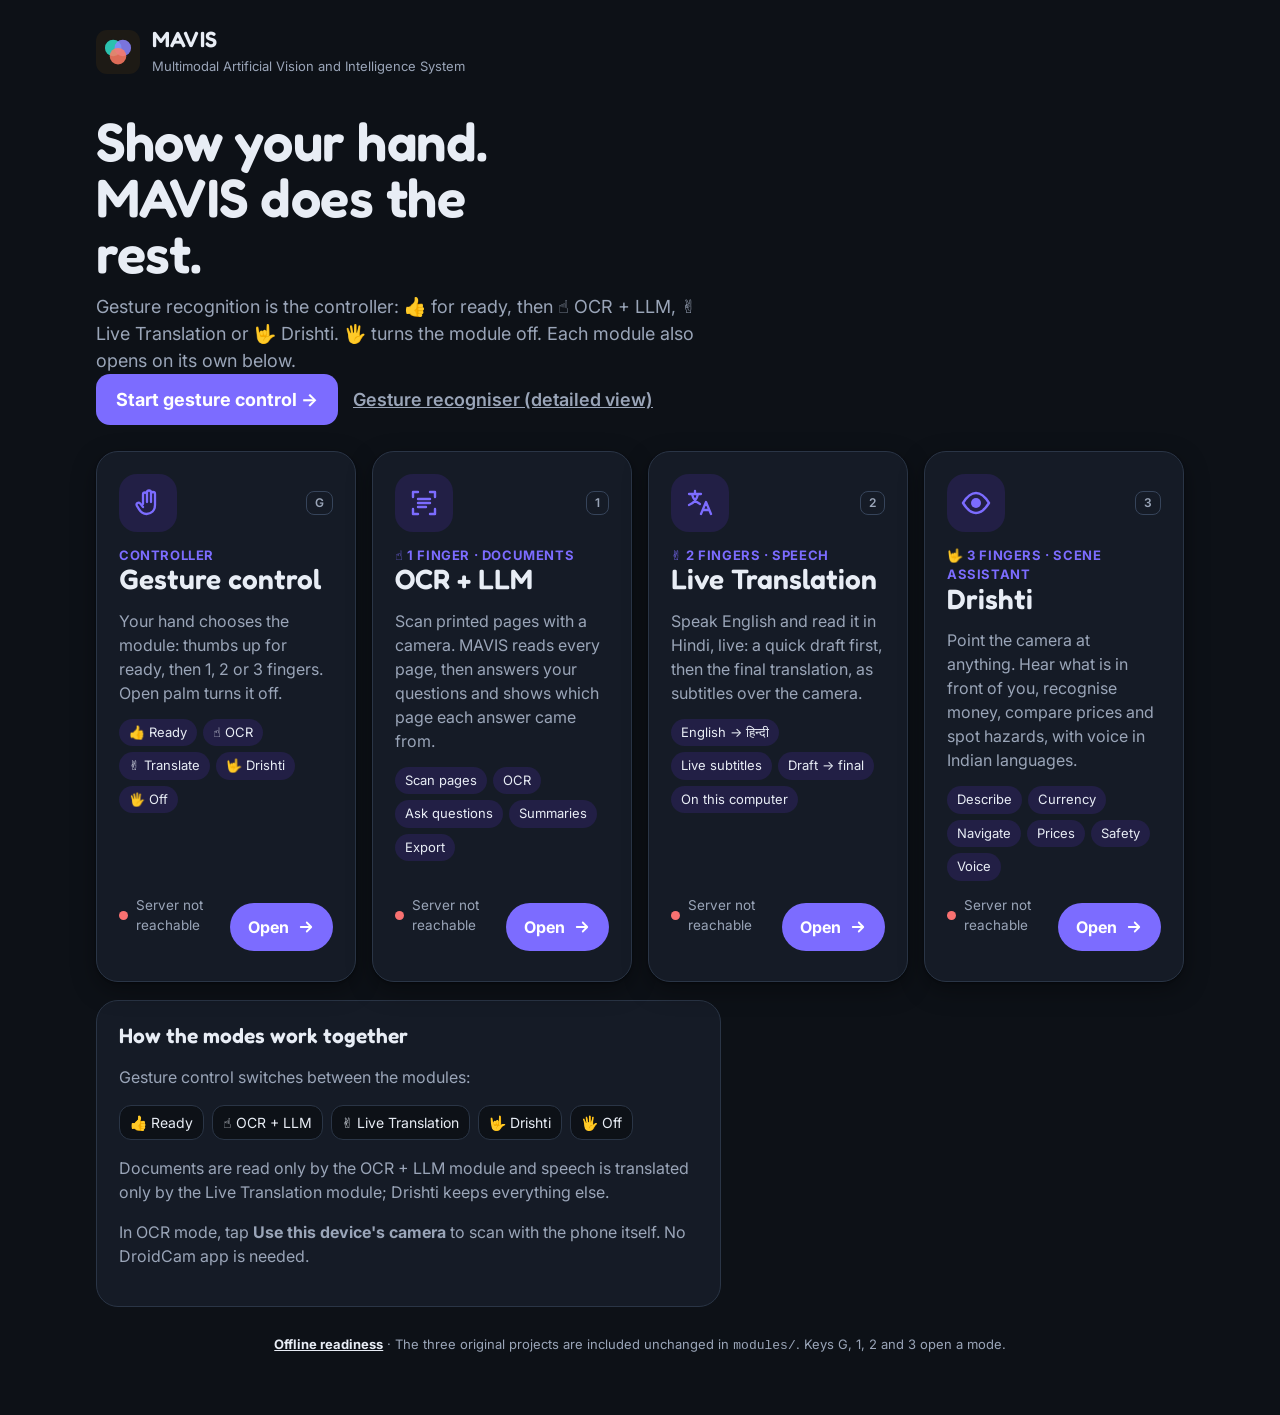
==== commit 1375320b: "One MAVIS colour scheme across all modules mavis-theme.css (dark base, one violet accent) is loaded " ====
--- a/hub/static/index.html
+++ b/hub/static/index.html
@@ -10,6 +10,7 @@
 <link rel="preconnect" href="https://fonts.googleapis.com"><link rel="preconnect" href="https://fonts.gstatic.com" crossorigin>
 <link href="https://fonts.googleapis.com/css2?family=Fredoka:wght@500;600&family=Inter:wght@400;500;700&display=swap" rel="stylesheet">
 <link rel="stylesheet" href="/hub/static/hub.css">
+<link rel="stylesheet" href="/hub/static/mavis-theme.css">
 </head>
 <body>
 <div class="wrap">
--- a/hub/static/mavis-theme.css
+++ b/hub/static/mavis-theme.css
@@ -0,0 +1,50 @@
+/* MAVIS — one colour scheme for the whole product.
+   Loaded on every MAVIS page: launcher, gesture control, live translation, offline page, and (from outside, without
+   editing their files) Drishti and the OCR + LLM app. Each of them defines its colours as CSS variables; this file
+   sets those variables to the MAVIS palette. `html:root` is more specific than their own `:root`, so it wins in light
+   and dark mode alike. */
+html:root {
+  /* the MAVIS palette */
+  --m-bg: #0D1117;  --m-surface: #151B26;  --m-surface-2: #1C2433;  --m-surface-3: #243045;
+  --m-line: #2A3546; --m-line-2: #36445A;
+  --m-text: #E8EDF5; --m-muted: #9AA5B8; --m-faint: #6E7A8F;
+  --m-brand: #7C6CFF; --m-brand-2: #A79BFF; --m-brand-soft: #221F45; --m-brand-line: #3F3A7A; --m-on-brand: #FFFFFF;
+  --m-ok: #34D399; --m-warn: #FBBF24; --m-bad: #F87171; --m-info: #38BDF8;
+  color-scheme: dark;
+
+  /* launcher, offline page (hub.css) */
+  --paper: var(--m-bg); --card: var(--m-surface); --ink: var(--m-text); --muted: var(--m-muted);
+  --line: var(--m-line); --line-2: var(--m-line-2);
+  --drishti: var(--m-brand); --mavis: var(--m-brand); --gesture: var(--m-brand); --translation: var(--m-brand);
+  --drishti-soft: var(--m-brand-soft); --mavis-soft: var(--m-brand-soft); --gesture-soft: var(--m-brand-soft);
+  --translation-soft: var(--m-brand-soft);
+  --ok: var(--m-ok); --warn: var(--m-warn); --bad: var(--m-bad);
+
+  /* gesture recogniser, gesture control (gesture.html, control.html) */
+  --bg: var(--m-bg); --panel: var(--m-surface); --panel-2: var(--m-surface-2);
+  --accent: var(--m-brand); --hold: var(--m-warn); --info: var(--m-info); --ready: var(--m-warn);
+  --ocr: var(--m-brand); --tr: var(--m-brand); --dr: var(--m-brand);
+
+  /* Drishti (its own variable names) */
+  --s1: var(--m-surface); --s2: var(--m-surface-2); --s3: var(--m-surface-3); --border: var(--m-line);
+  --accent2: var(--m-brand-2); --alight: var(--m-brand-2); --adark: var(--m-brand-soft);
+  --text: var(--m-text); --green: var(--m-ok); --red: var(--m-bad); --amber: var(--m-warn); --cyan: var(--m-info);
+  --coral: var(--m-bad); --coral-dark: #EF4444;
+  --grad: linear-gradient(135deg, var(--m-brand), var(--m-brand-2));
+  --shadow-sm: 0 1px 2px rgba(0,0,0,.35); --shadow-md: 0 10px 28px rgba(0,0,0,.45); --shadow-glow: 0 0 0 3px rgba(124,108,255,.25);
+
+  /* OCR + LLM app (its own variable names) */
+  --surface: var(--m-surface); --surface-2: var(--m-surface-2); --faint: var(--m-faint); --line-strong: var(--m-line-2);
+  --brand: var(--m-brand); --brand-ink: var(--m-on-brand); --brand-soft: var(--m-brand-soft); --brand-line: var(--m-brand-line);
+  --ok-soft: #0F2A21; --warn-soft: #2D2210; --bad-soft: #301616; --info-soft: #0F2433;
+  --video-bg: #05070B; --shadow: 0 1px 2px rgba(0,0,0,.4), 0 8px 24px rgba(0,0,0,.35);
+}
+html:root body { background: var(--m-bg); color: var(--m-text); }
+
+/* Drishti: the few colours it hard-codes instead of using its variables */
+html:root header:not(.brand):not(.bar) { background: rgba(21,27,38,.92); border-bottom-color: var(--m-line); }
+html:root .blob { background: var(--m-brand) !important; opacity: .10; }
+html:root .landing-cta, html:root .hbtn-p, html:root .tbtn-p, html:root .mpill.on, html:root .msg.user,
+html:root .ask-btn, html:root .scan-pill { box-shadow: 0 2px 12px rgba(124,108,255,.35); }
+/* gesture control: primary buttons in the brand colour */
+html:root .startcam { background: var(--m-brand); color: var(--m-on-brand); }
